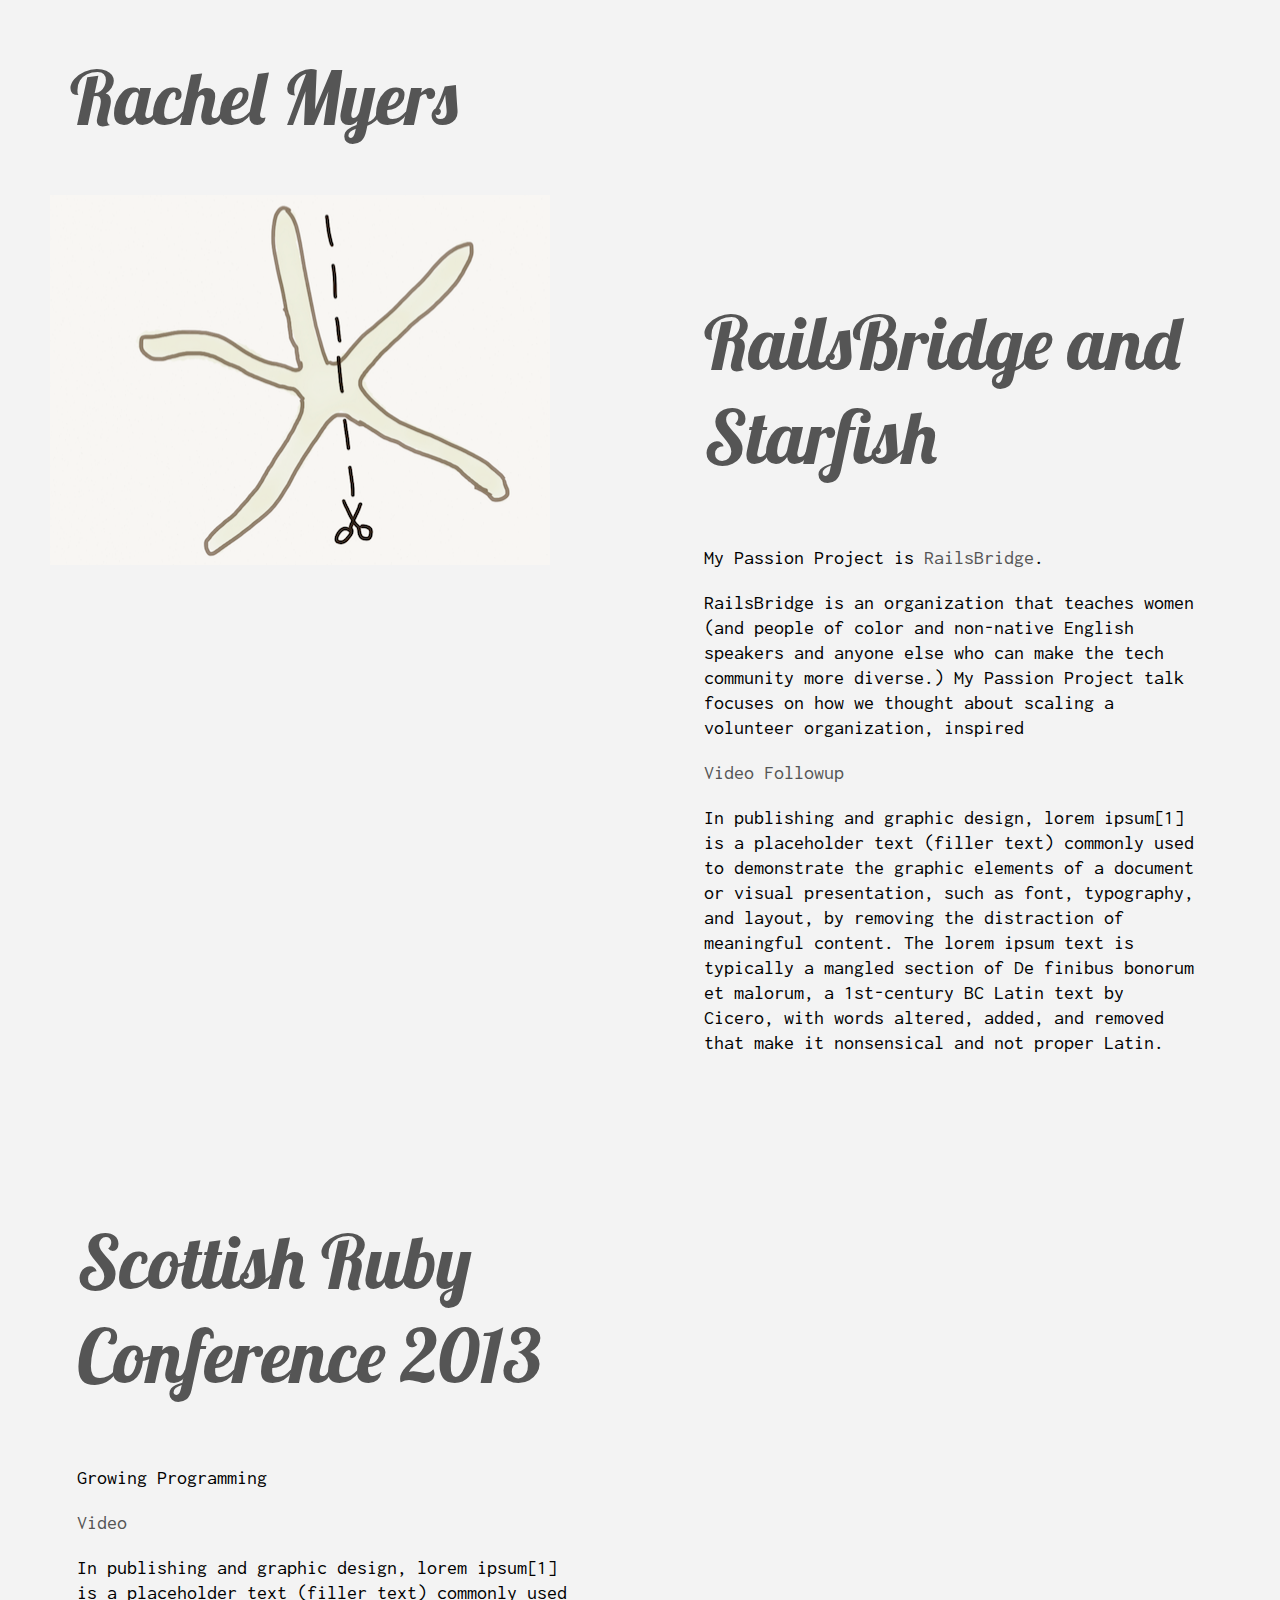
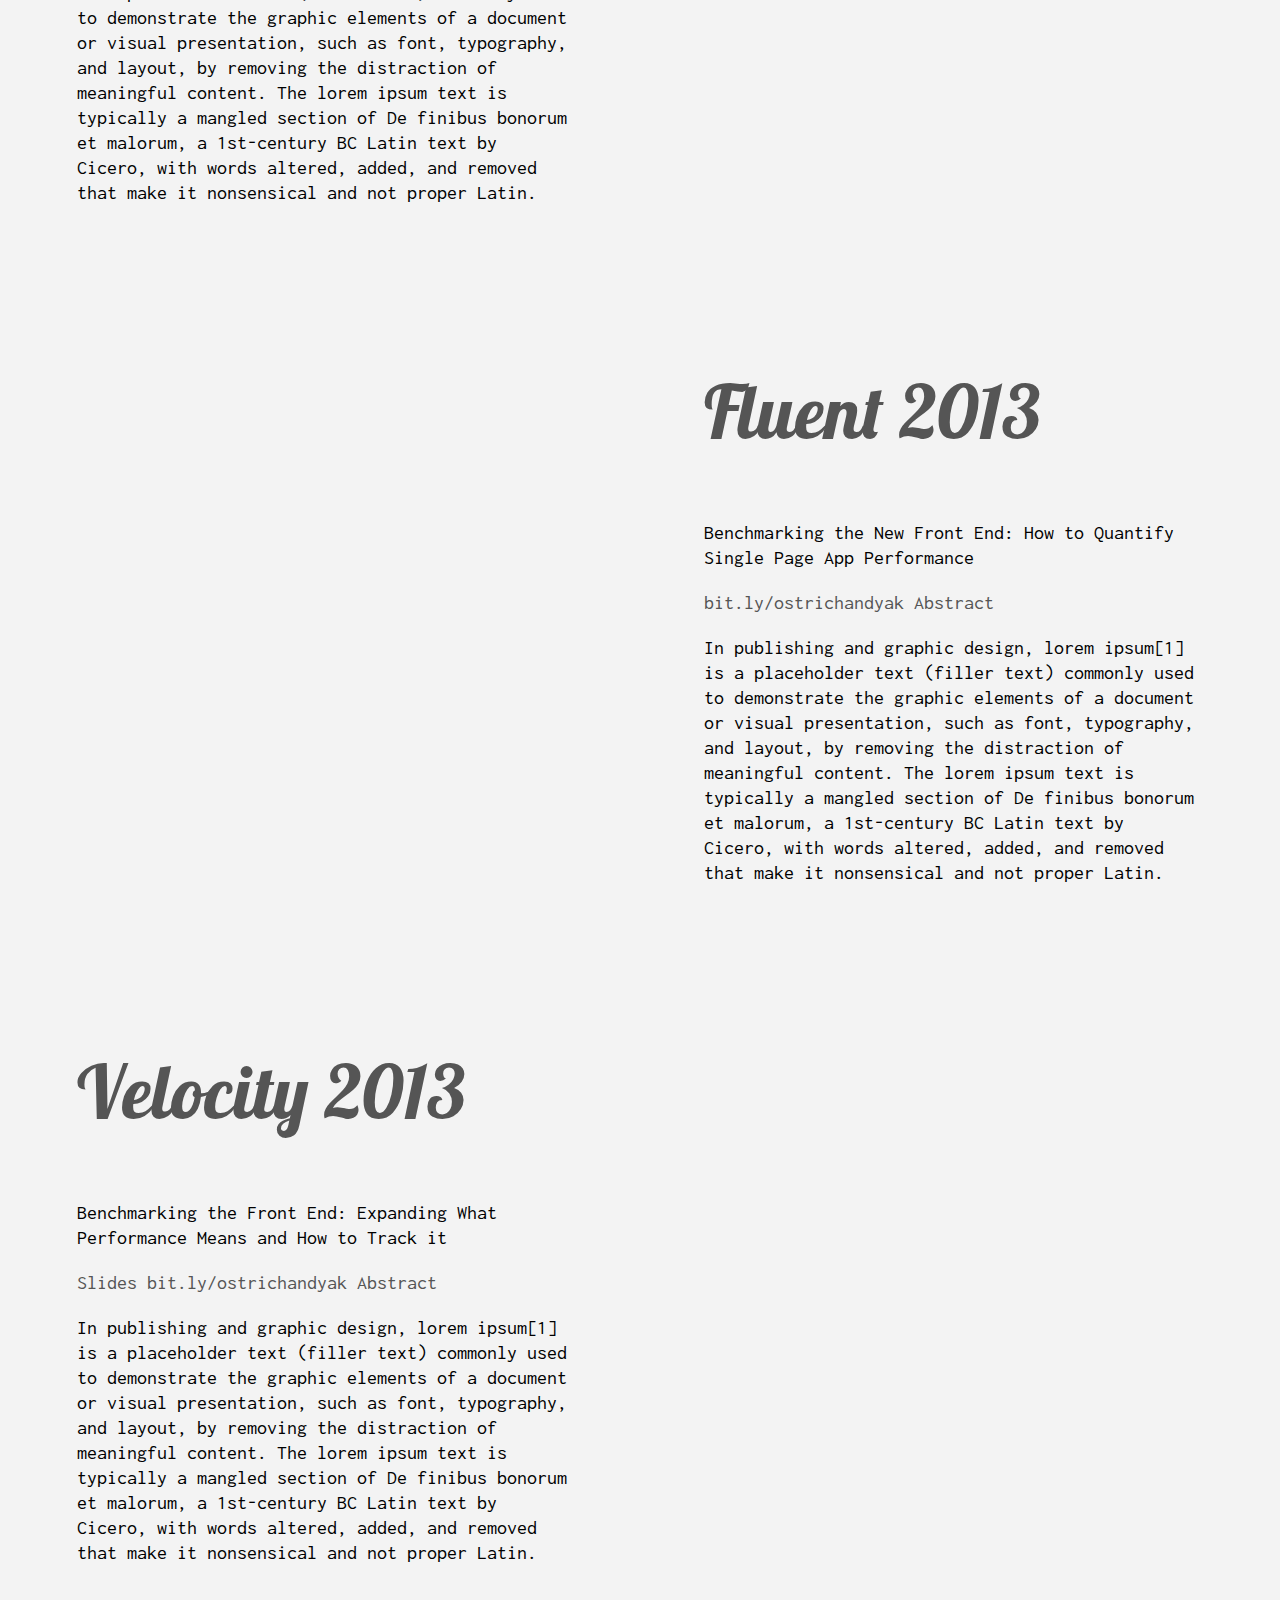
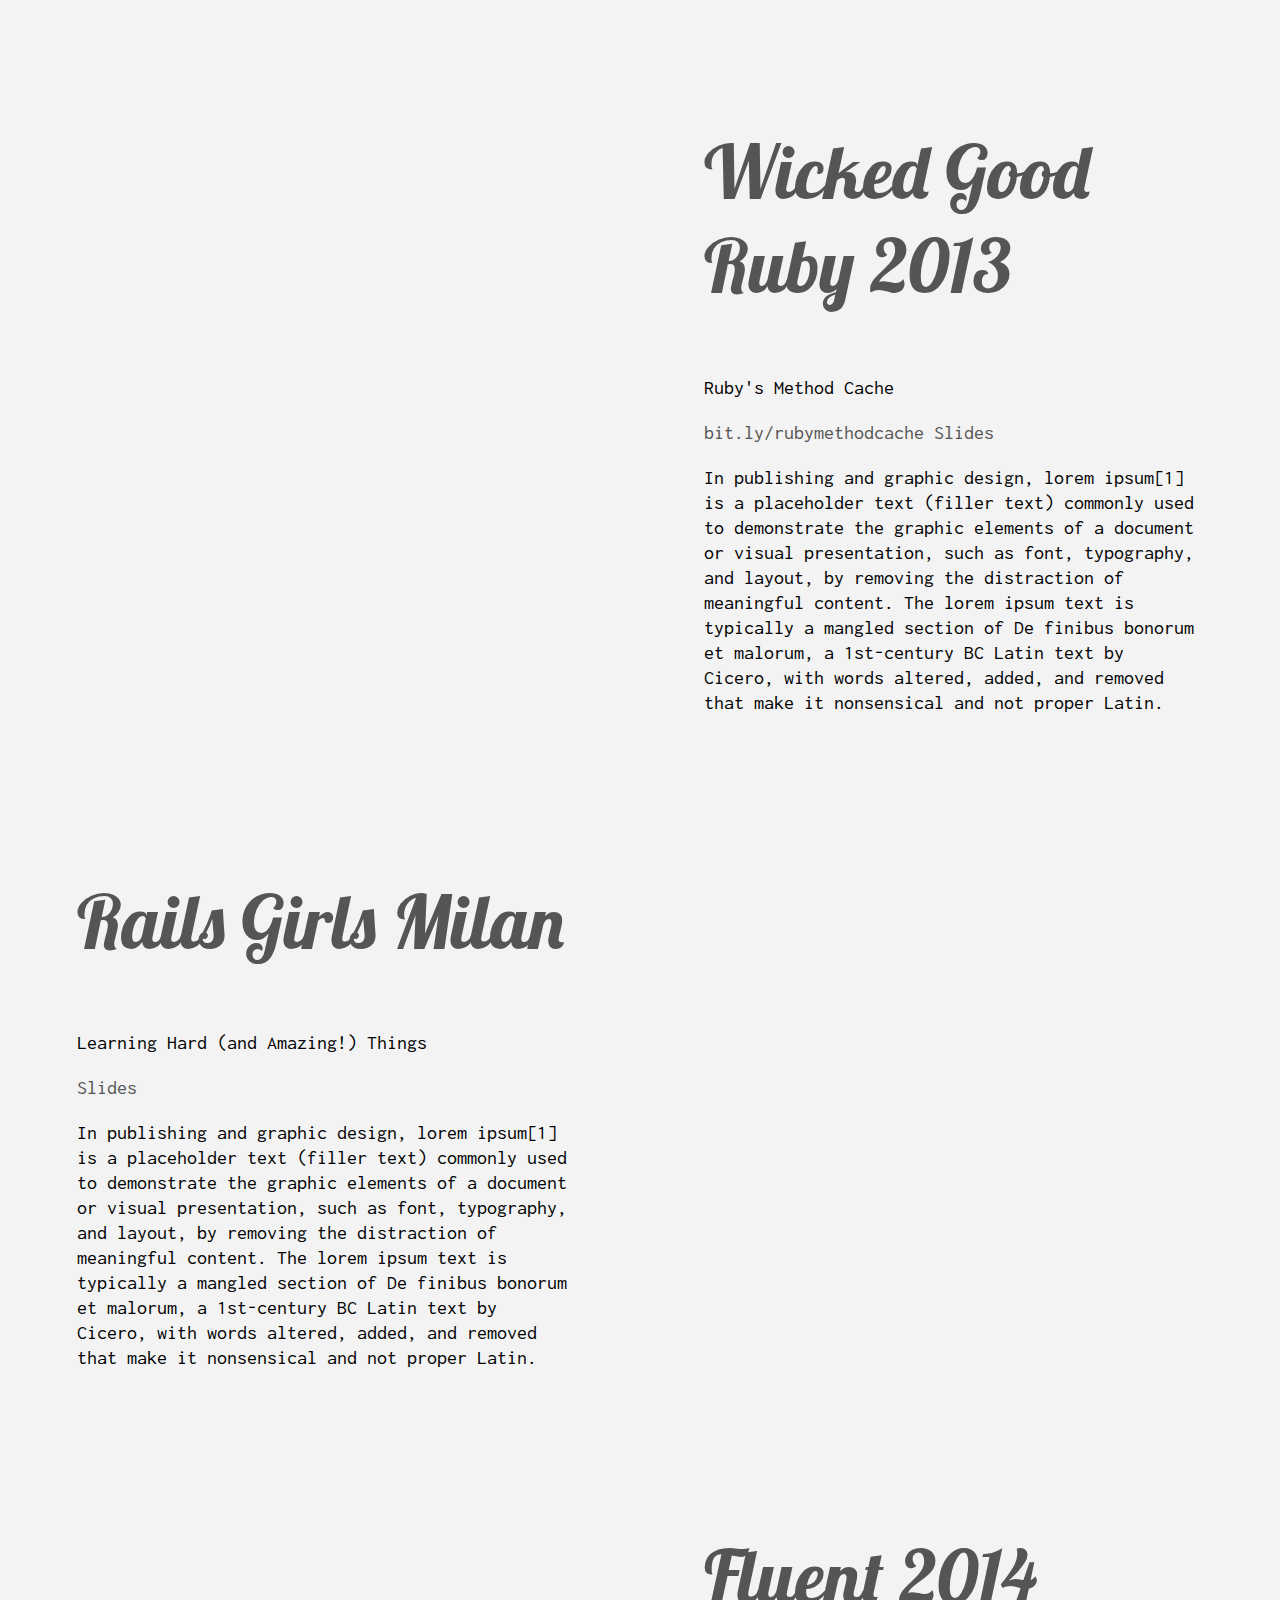
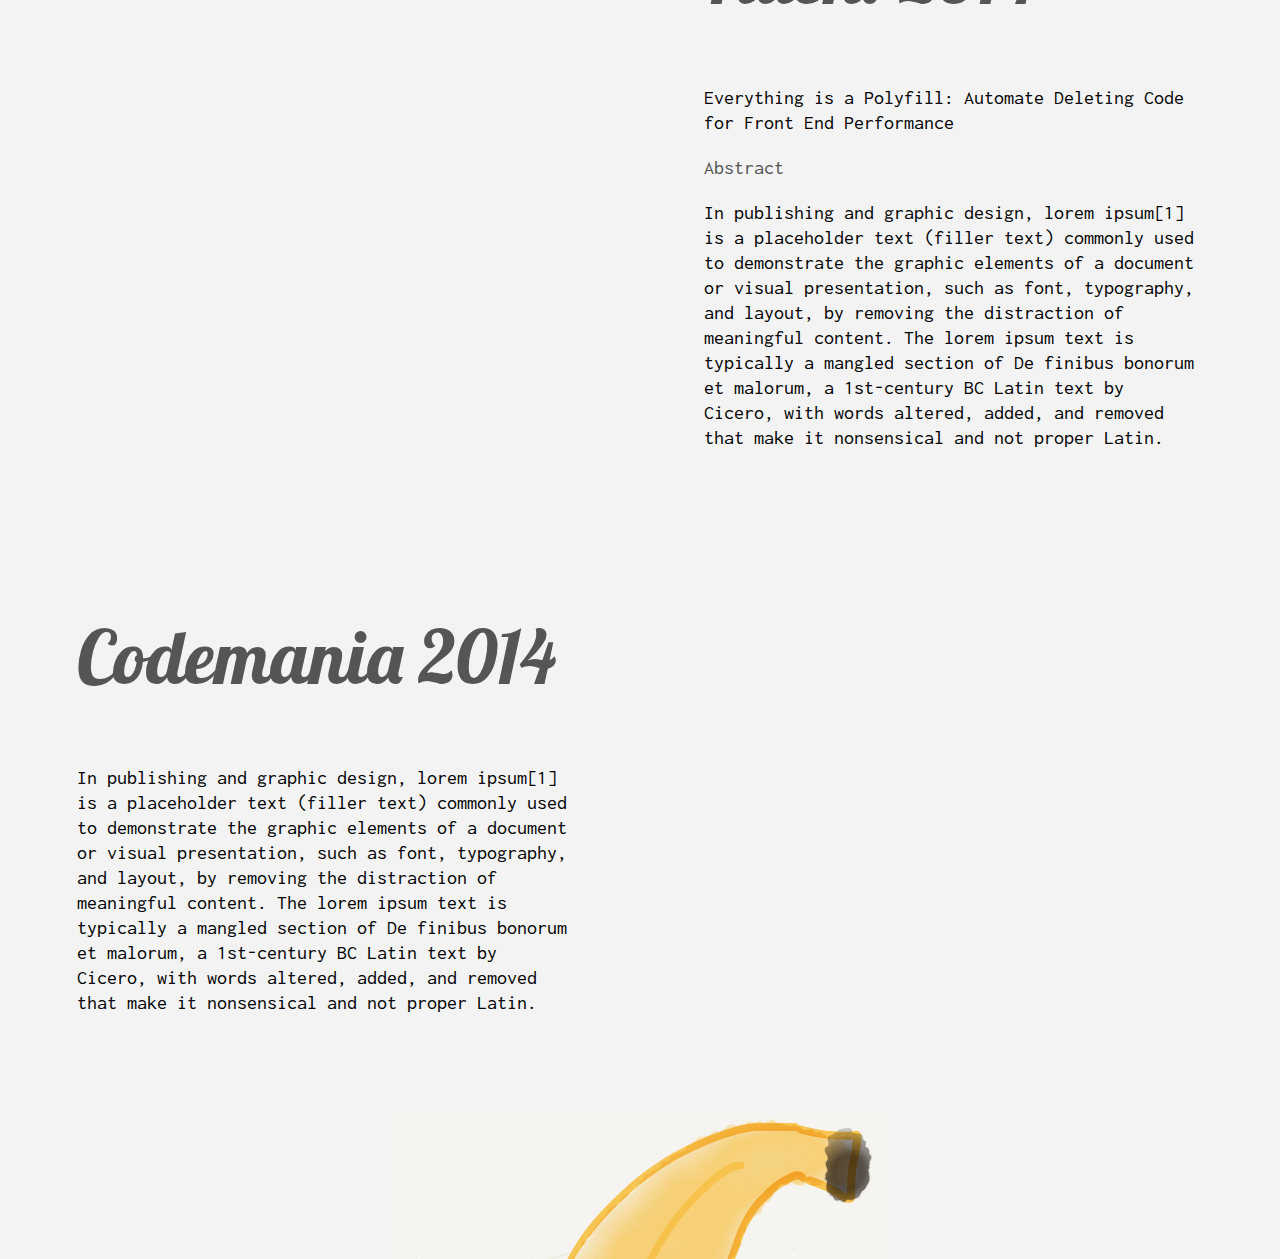
==== experiment.html @ 0027ee04 "Experiment with css scrolling craziness" ====
<!DOCTYPE HTML>
<html>
  <head>
    <title>Rachel Myers</title>
    <link rel="stylesheet" type="text/css" href="experiment.css">
    <link href='http://fonts.googleapis.com/css?family=Inconsolata' rel='stylesheet' type='text/css'>
    <link href='http://fonts.googleapis.com/css?family=Lobster' rel='stylesheet' type='text/css'>
  </head>

  <body>
    <header>
      <h1>Rachel Myers</h1>
    </header>

          <div class="passion-projects">
            <div class="text-right">
              <h2 class="title">RailsBridge and Starfish</h2>
              <p> My Passion Project is <a href="http://www.railsbridge.org/">RailsBridge</a>. </p>
              <p>RailsBridge is an organization that teaches women (and people of color and non-native English speakers and anyone else who can make the tech community more diverse.) My Passion Project talk focuses on how we thought about scaling a volunteer organization, inspired  </p>
              <a class="video" href="http://www.youtube.com/watch?v=rMYUGwQGLn8">Video</a>
              <a class="doc" href="http://www.youtube.com/watch?v=3GeKarLwfqA">Followup</a>
              <p>In publishing and graphic design, lorem ipsum[1] is a placeholder text (filler text) commonly used to demonstrate the graphic elements of a document or visual presentation, such as font, typography, and layout, by removing the distraction of meaningful content. The lorem ipsum text is typically a mangled section of De finibus bonorum et malorum, a 1st-century BC Latin text by Cicero, with words altered, added, and removed that make it nonsensical and not proper Latin.</p>
            </div>
          </div>

          <div class="src2013">
            <div class="text-left">
              <h2>Scottish Ruby Conference 2013</h2>
              <p class="title">Growing Programming<p>
              <a class="video" href="http://programme2013.scottishrubyconference.com/slots/3/video">Video</a>
              <p>In publishing and graphic design, lorem ipsum[1] is a placeholder text (filler text) commonly used to demonstrate the graphic elements of a document or visual presentation, such as font, typography, and layout, by removing the distraction of meaningful content. The lorem ipsum text is typically a mangled section of De finibus bonorum et malorum, a 1st-century BC Latin text by Cicero, with words altered, added, and removed that make it nonsensical and not proper Latin.</p>
            </div>
          </div>

          <div class="fluent2013">
            <div class="text-right">
             <h2>Fluent 2013</h2>
              <p class="title"> Benchmarking the New Front End: How to Quantify Single Page App Performance</p>
              <a class="bitly" href="bit.ly/ostrichandyak">bit.ly/ostrichandyak</a>
              <a class="abstract" href="http://fluentconf.com/fluent2013/public/schedule/detail/27996">Abstract</a>
              <a class="slides" href="http://www.slideshare.net/eanakashima/benchmarking-the-front-end-expanding-what-performance-means-and-how-to-track-it"></a>
              <p>In publishing and graphic design, lorem ipsum[1] is a placeholder text (filler text) commonly used to demonstrate the graphic elements of a document or visual presentation, such as font, typography, and layout, by removing the distraction of meaningful content. The lorem ipsum text is typically a mangled section of De finibus bonorum et malorum, a 1st-century BC Latin text by Cicero, with words altered, added, and removed that make it nonsensical and not proper Latin.</p>
            </div>
          </div>

          <div class="velocity2013">
            <div class="text-left">
              <h2>Velocity 2013</h2>
              <p class="title"> Benchmarking the Front End: Expanding What Performance Means and How to Track it</p>
              <a class="slides" href="http://www.slideshare.net/eanakashima/performance-monitoring-for-the-new-front-end-bullets">Slides</a>
              <a class="bitly" href="bit.ly/ostrichandyak">bit.ly/ostrichandyak</a>
              <a class="abstract" href="http://velocityconf.com/velocity2013/public/schedule/detail/28383">Abstract</a>
              <p>In publishing and graphic design, lorem ipsum[1] is a placeholder text (filler text) commonly used to demonstrate the graphic elements of a document or visual presentation, such as font, typography, and layout, by removing the distraction of meaningful content. The lorem ipsum text is typically a mangled section of De finibus bonorum et malorum, a 1st-century BC Latin text by Cicero, with words altered, added, and removed that make it nonsensical and not proper Latin.</p>
            </div>
          </div>

          <div class="wicked2013">
            <div class="text-right">
              <h2>Wicked Good Ruby 2013</h2>
              <p class="title"> Ruby's Method Cache</p>
              <a class="video" href= "http://www.youtube.com/watch?v=JMR0TEh9W2U"</a>
              <a class="bitly" href="bit.ly/rubymethodcache">bit.ly/rubymethodcache</a>
              <a class="slides" href="https://speakerdeck.com/rachelmyers/understanding-rubys-method-cache">Slides</a>
              <p>In publishing and graphic design, lorem ipsum[1] is a placeholder text (filler text) commonly used to demonstrate the graphic elements of a document or visual presentation, such as font, typography, and layout, by removing the distraction of meaningful content. The lorem ipsum text is typically a mangled section of De finibus bonorum et malorum, a 1st-century BC Latin text by Cicero, with words altered, added, and removed that make it nonsensical and not proper Latin.</p>
            </div>
          </div>

          <div class="railsgirls-milan">
            <div class="text-left">
              <h2>Rails Girls Milan</h2>
              <p class="title"> Learning Hard (and Amazing!) Things </p>
              <a class="slides" href="https://speakerdeck.com/rachelmyers/learning-hard-and-amazing-things">Slides</a>
              <p>In publishing and graphic design, lorem ipsum[1] is a placeholder text (filler text) commonly used to demonstrate the graphic elements of a document or visual presentation, such as font, typography, and layout, by removing the distraction of meaningful content. The lorem ipsum text is typically a mangled section of De finibus bonorum et malorum, a 1st-century BC Latin text by Cicero, with words altered, added, and removed that make it nonsensical and not proper Latin.</p>
            </div>
          </div>

          <div class="fluent2014">
            <div class="text-right">
              <h2>Fluent 2014</h2>
              <p class="title">Everything is a Polyfill: Automate Deleting Code for Front End Performance</p>
              <a href="http://fluentconf.com/fluent2014/public/schedule/detail/32518">Abstract</a>
              <p>In publishing and graphic design, lorem ipsum[1] is a placeholder text (filler text) commonly used to demonstrate the graphic elements of a document or visual presentation, such as font, typography, and layout, by removing the distraction of meaningful content. The lorem ipsum text is typically a mangled section of De finibus bonorum et malorum, a 1st-century BC Latin text by Cicero, with words altered, added, and removed that make it nonsensical and not proper Latin.</p>
            </div>
          </div>

          <div class="codemania2014">
            <div class="text-left">
              <h2>Codemania 2014</h2>
              <p>In publishing and graphic design, lorem ipsum[1] is a placeholder text (filler text) commonly used to demonstrate the graphic elements of a document or visual presentation, such as font, typography, and layout, by removing the distraction of meaningful content. The lorem ipsum text is typically a mangled section of De finibus bonorum et malorum, a 1st-century BC Latin text by Cicero, with words altered, added, and removed that make it nonsensical and not proper Latin.</p>
            </div>
          </div>

  <footer>
  </footer>

  </body>
</html>
---- experiment.css ----
body {
  background-color: #F3F3F3;
  margin: 0;
}

a {
  text-decoration:none;
  color: #555;
}

h1, h2 {
  font: 75px 'Lobster', cursive;
  font-size: 75px;
  color: #555;
}

h1 {
  padding-left: 70px;
}

.text-right { padding:3% 6% 3% 55%; }
.text-left {
  padding:3% 55% 3% 6%;
}
.text-left, .text-right{
  color: black;
  font: 20px/25px 'inconsolata';
}

.passion-projects {
  background:url(images/starfish.png)fixed no-repeat;
  background-position:50px 190px;
}

.src2013 {
  background:url(images/plant.png) fixed no-repeat;
  background-position:right;
}

.fluent2013 {
  background:url(images/yak.png) fixed no-repeat;
  background-position:left;
}

.velocity2013 {
  background:url(images/buried-ostrich.png) fixed no-repeat;
  background-position:right;
}

.wicked2013 {
  background:url(images/dino.png) fixed no-repeat;
  background-position:left;
  background-size: 50%;
}

.railsgirls-milan {
  background:url(images/boot.png) fixed no-repeat;
  background-position:right;
  background-size:50%;
}

.fluent2014 {
  background:url(images/squirrel.png) fixed no-repeat;
  background-position:left;
  background-size: 50%;
}

.codemania2014 {
  background:url(images/squirrel.png) fixed no-repeat;
  background-position:right;
  background-size: 50%;
}

footer {
  max-width: 500px;
  margin: 0 auto;
  height:145px;
  margin-top: 40px;
  background-image: url('images/banana.png');
}
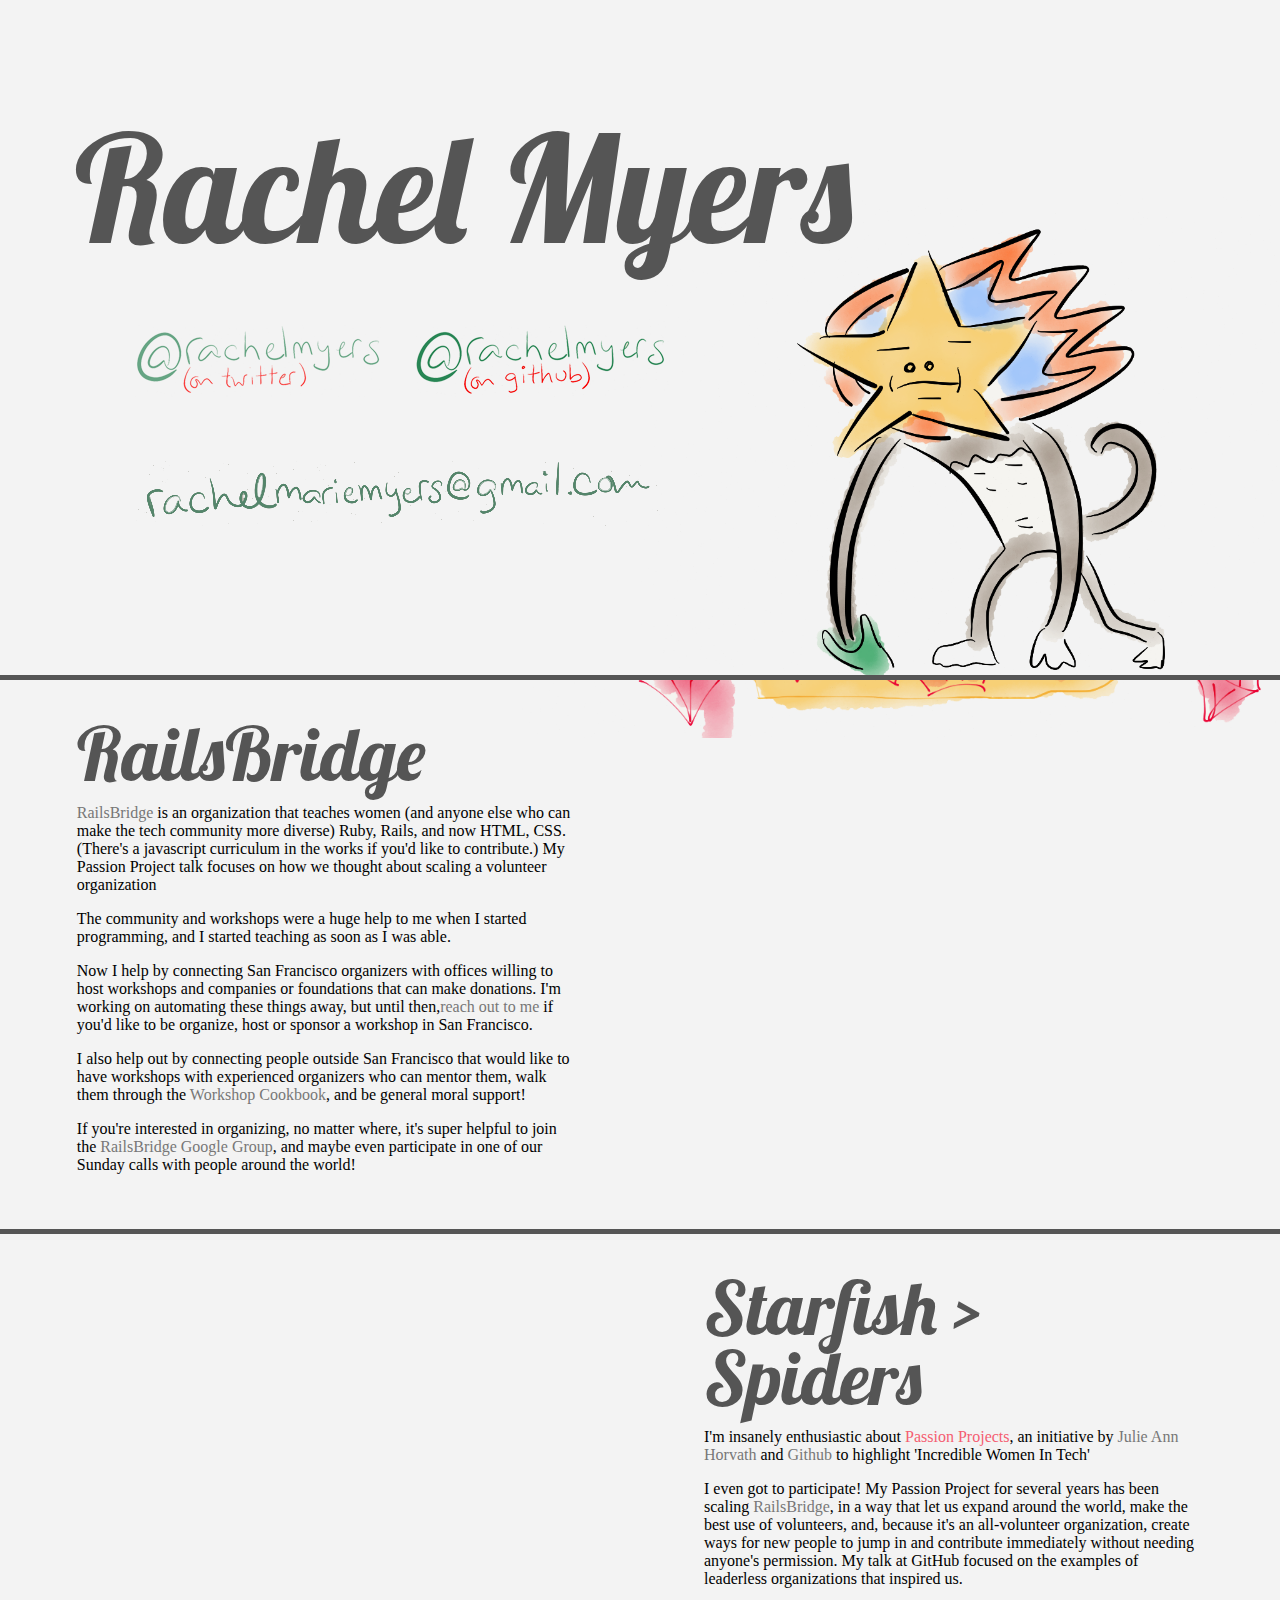
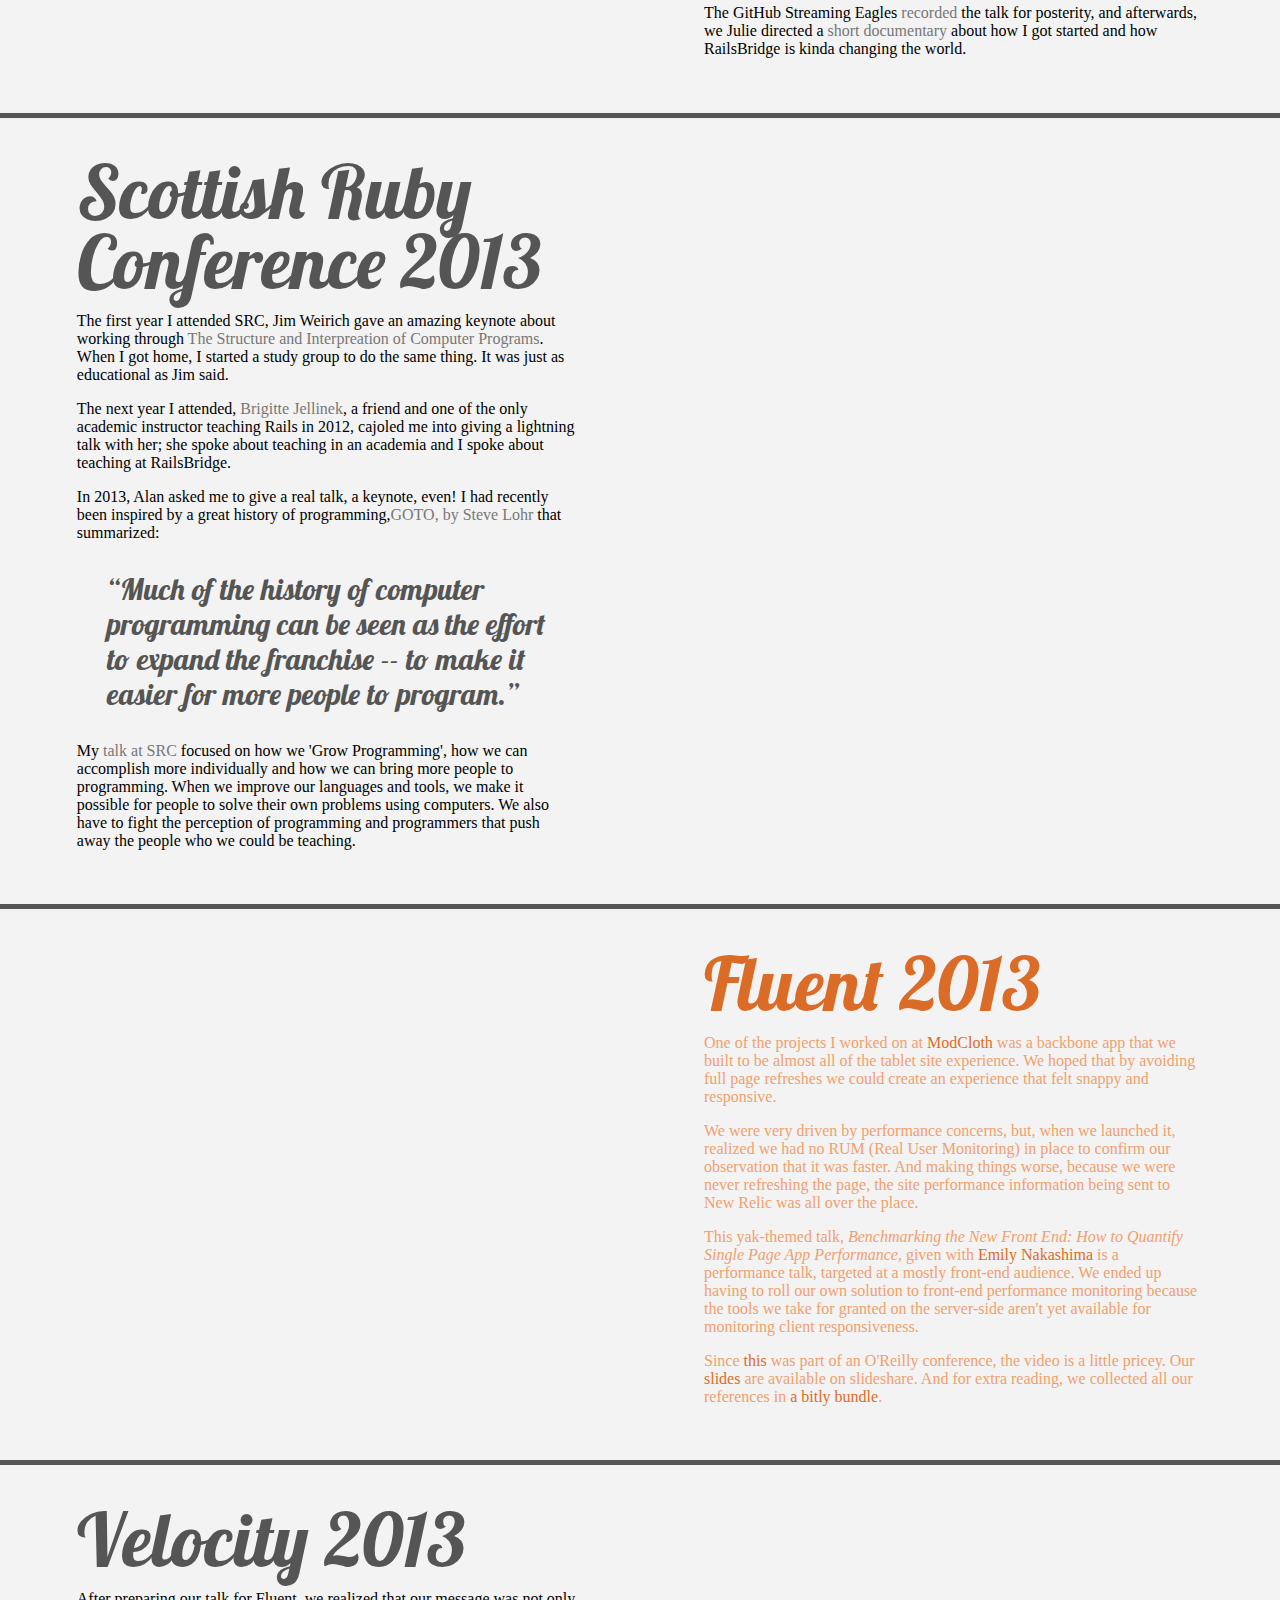
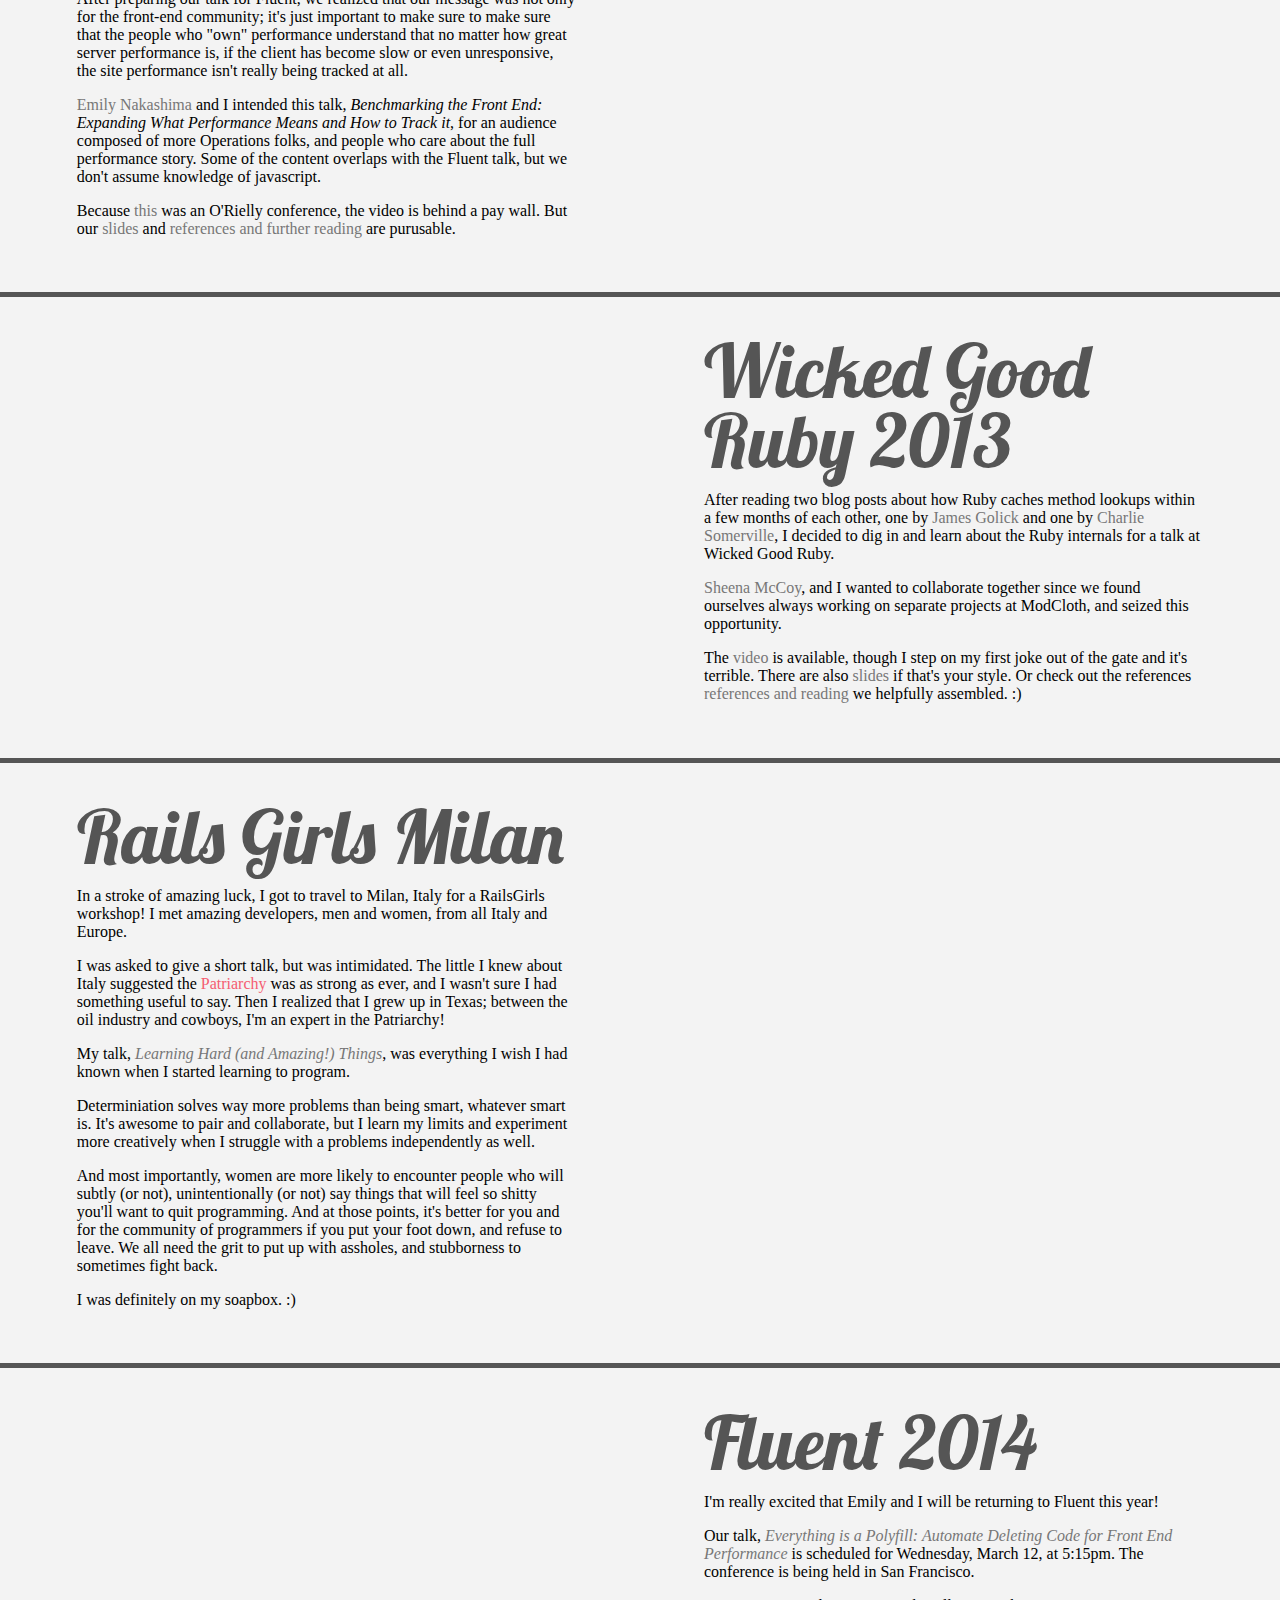
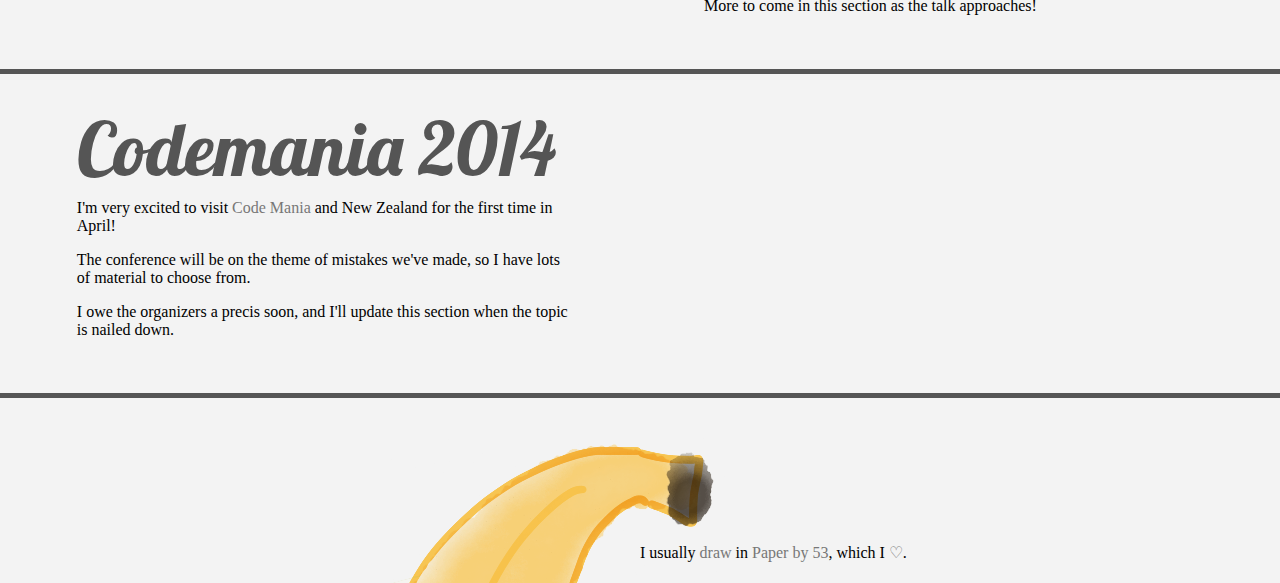
==== commit f61980cb: "Fill out experimental content" ====
--- a/experiment.html
+++ b/experiment.html
@@ -8,89 +8,121 @@
   </head>
 
   <body>
+
     <header>
-      <h1>Rachel Myers</h1>
+    <h1>Rachel Myers</h1>
+    <section class="contact">
+      <a name="contact"></a>
+
+      <a href="http://twitter.com/rachelmyers">
+        <img src="images/twitter-small.png"/>
+      </a>
+
+      <a href="http://github.com/rachelmyers">
+        <img src="images/github-contact-small.png"/>
+      </a>
+
+      <a href="&#109;&#x61;&#x69;&#108;&#x74;&#111;&#x3a;&#114;&#97;&#99;&#104;&#101;&#108;&#109;&#97;&#114;&#105;&#101;&#109;&#121;&#101;&#114;&#115;&#64;&#103;&#109;&#97;&#105;&#108;&#46;&#99;&#111;&#109;">
+        <img src="images/email2.png"/>
+      </a>
+    </section>
+
     </header>
+      <div class="railsbridge">
+        <div class="text-left">
+          <h2>RailsBridge</h2>
+          <p><a href="http://www.railsbridge.org/">RailsBridge</a> is an organization that teaches women (and anyone else who can make the tech community more diverse) Ruby, Rails, and now HTML, CSS. (There's a javascript curriculum in the works if you'd like to contribute.) My Passion Project talk focuses on how we thought about scaling a volunteer organization </p>
 
-          <div class="passion-projects">
-            <div class="text-right">
-              <h2 class="title">RailsBridge and Starfish</h2>
-              <p> My Passion Project is <a href="http://www.railsbridge.org/">RailsBridge</a>. </p>
-              <p>RailsBridge is an organization that teaches women (and people of color and non-native English speakers and anyone else who can make the tech community more diverse.) My Passion Project talk focuses on how we thought about scaling a volunteer organization, inspired  </p>
-              <a class="video" href="http://www.youtube.com/watch?v=rMYUGwQGLn8">Video</a>
-              <a class="doc" href="http://www.youtube.com/watch?v=3GeKarLwfqA">Followup</a>
-              <p>In publishing and graphic design, lorem ipsum[1] is a placeholder text (filler text) commonly used to demonstrate the graphic elements of a document or visual presentation, such as font, typography, and layout, by removing the distraction of meaningful content. The lorem ipsum text is typically a mangled section of De finibus bonorum et malorum, a 1st-century BC Latin text by Cicero, with words altered, added, and removed that make it nonsensical and not proper Latin.</p>
-            </div>
-          </div>
+          <p>The community and workshops were a huge help to me when I started programming, and I started teaching as soon as I was able.<p>
 
-          <div class="src2013">
-            <div class="text-left">
-              <h2>Scottish Ruby Conference 2013</h2>
-              <p class="title">Growing Programming<p>
-              <a class="video" href="http://programme2013.scottishrubyconference.com/slots/3/video">Video</a>
-              <p>In publishing and graphic design, lorem ipsum[1] is a placeholder text (filler text) commonly used to demonstrate the graphic elements of a document or visual presentation, such as font, typography, and layout, by removing the distraction of meaningful content. The lorem ipsum text is typically a mangled section of De finibus bonorum et malorum, a 1st-century BC Latin text by Cicero, with words altered, added, and removed that make it nonsensical and not proper Latin.</p>
-            </div>
-          </div>
+          <p>Now I help by connecting San Francisco organizers with offices willing to host workshops and companies or foundations that can make donations. I'm working on automating these things away, but until then,<a href="#contact">reach out to me</a> if you'd like to be organize, host or sponsor a workshop in San Francisco.</p>
 
-          <div class="fluent2013">
-            <div class="text-right">
-             <h2>Fluent 2013</h2>
-              <p class="title"> Benchmarking the New Front End: How to Quantify Single Page App Performance</p>
-              <a class="bitly" href="bit.ly/ostrichandyak">bit.ly/ostrichandyak</a>
-              <a class="abstract" href="http://fluentconf.com/fluent2013/public/schedule/detail/27996">Abstract</a>
-              <a class="slides" href="http://www.slideshare.net/eanakashima/benchmarking-the-front-end-expanding-what-performance-means-and-how-to-track-it"></a>
-              <p>In publishing and graphic design, lorem ipsum[1] is a placeholder text (filler text) commonly used to demonstrate the graphic elements of a document or visual presentation, such as font, typography, and layout, by removing the distraction of meaningful content. The lorem ipsum text is typically a mangled section of De finibus bonorum et malorum, a 1st-century BC Latin text by Cicero, with words altered, added, and removed that make it nonsensical and not proper Latin.</p>
-            </div>
-          </div>
+          <p>I also help out by connecting people outside San Francisco that would like to have workshops with experienced organizers who can mentor them, walk them through the <a href="https://github.com/railsbridge/docs/wiki/Cookbook">Workshop Cookbook</a>, and be general moral support!</p>
 
-          <div class="velocity2013">
-            <div class="text-left">
-              <h2>Velocity 2013</h2>
-              <p class="title"> Benchmarking the Front End: Expanding What Performance Means and How to Track it</p>
-              <a class="slides" href="http://www.slideshare.net/eanakashima/performance-monitoring-for-the-new-front-end-bullets">Slides</a>
-              <a class="bitly" href="bit.ly/ostrichandyak">bit.ly/ostrichandyak</a>
-              <a class="abstract" href="http://velocityconf.com/velocity2013/public/schedule/detail/28383">Abstract</a>
-              <p>In publishing and graphic design, lorem ipsum[1] is a placeholder text (filler text) commonly used to demonstrate the graphic elements of a document or visual presentation, such as font, typography, and layout, by removing the distraction of meaningful content. The lorem ipsum text is typically a mangled section of De finibus bonorum et malorum, a 1st-century BC Latin text by Cicero, with words altered, added, and removed that make it nonsensical and not proper Latin.</p>
-            </div>
-          </div>
+          <p>If you're interested in organizing, no matter where, it's super helpful to join the <a href="https://groups.google.com/forum/#!forum/railsbridge-workshops">RailsBridge Google Group</a>, and maybe even participate in one of our Sunday calls with people around the world!</p>
 
-          <div class="wicked2013">
-            <div class="text-right">
-              <h2>Wicked Good Ruby 2013</h2>
-              <p class="title"> Ruby's Method Cache</p>
-              <a class="video" href= "http://www.youtube.com/watch?v=JMR0TEh9W2U"</a>
-              <a class="bitly" href="bit.ly/rubymethodcache">bit.ly/rubymethodcache</a>
-              <a class="slides" href="https://speakerdeck.com/rachelmyers/understanding-rubys-method-cache">Slides</a>
-              <p>In publishing and graphic design, lorem ipsum[1] is a placeholder text (filler text) commonly used to demonstrate the graphic elements of a document or visual presentation, such as font, typography, and layout, by removing the distraction of meaningful content. The lorem ipsum text is typically a mangled section of De finibus bonorum et malorum, a 1st-century BC Latin text by Cicero, with words altered, added, and removed that make it nonsensical and not proper Latin.</p>
-            </div>
-          </div>
+        </div>
+      </div>
 
-          <div class="railsgirls-milan">
-            <div class="text-left">
-              <h2>Rails Girls Milan</h2>
-              <p class="title"> Learning Hard (and Amazing!) Things </p>
-              <a class="slides" href="https://speakerdeck.com/rachelmyers/learning-hard-and-amazing-things">Slides</a>
-              <p>In publishing and graphic design, lorem ipsum[1] is a placeholder text (filler text) commonly used to demonstrate the graphic elements of a document or visual presentation, such as font, typography, and layout, by removing the distraction of meaningful content. The lorem ipsum text is typically a mangled section of De finibus bonorum et malorum, a 1st-century BC Latin text by Cicero, with words altered, added, and removed that make it nonsensical and not proper Latin.</p>
-            </div>
-          </div>
+      <div class="passion-projects">
+        <div class="text-right">
+          <h2 class="title">Starfish > Spiders</h2>
+          <p>I'm insanely enthusiastic about <a class="extra-special" href="http://passion-projects.github.com/">Passion Projects</a>, an initiative by <a href="https://github.com/nrrrdcore">Julie Ann Horvath</a> and <a href=https://github.com/">Github</a> to highlight 'Incredible Women In Tech'</p> 
+          <p>I even got to participate! My Passion Project for several years has been scaling <a href="http://www.railsbridge.org/">RailsBridge</a>, in a way that let us expand around the world, make the best use of volunteers, and, because it's an all-volunteer organization, create ways for new people to jump in and contribute immediately without needing anyone's permission. My talk at GitHub focused on the examples of leaderless organizations that inspired us.</p>
+          <p>The GitHub Streaming Eagles <a class="video" href="http://www.youtube.com/watch?v=rMYUGwQGLn8">recorded</a> the talk for posterity, and afterwards, we Julie directed a <a class="doc" href="http://www.youtube.com/watch?v=3GeKarLwfqA">short documentary</a> about how I got started and how RailsBridge is kinda changing the world.
+        </div>
+      </div>
 
-          <div class="fluent2014">
-            <div class="text-right">
-              <h2>Fluent 2014</h2>
-              <p class="title">Everything is a Polyfill: Automate Deleting Code for Front End Performance</p>
-              <a href="http://fluentconf.com/fluent2014/public/schedule/detail/32518">Abstract</a>
-              <p>In publishing and graphic design, lorem ipsum[1] is a placeholder text (filler text) commonly used to demonstrate the graphic elements of a document or visual presentation, such as font, typography, and layout, by removing the distraction of meaningful content. The lorem ipsum text is typically a mangled section of De finibus bonorum et malorum, a 1st-century BC Latin text by Cicero, with words altered, added, and removed that make it nonsensical and not proper Latin.</p>
-            </div>
-          </div>
+      <div class="src2013">
+        <div class="text-left">
+          <h2>Scottish Ruby Conference 2013</h2>
+          <p>The first year I attended SRC, Jim Weirich gave an amazing keynote about working through <a href="http://mitpress.mit.edu/sicp/full-text/book/book.html">The Structure and Interpreation of Computer Programs</a>. When I got home, I started a study group to do the same thing. It was just as educational as Jim said. 
+          <p>The next year I attended, <a href="https://twitter.com/bjelline"> Brigitte Jellinek</a>, a friend and one of the only academic instructor teaching Rails in 2012, cajoled me into giving a lightning talk with her; she spoke about teaching in an academia and I spoke about teaching at RailsBridge.</p>
+          <p>In 2013, Alan asked me to give a real talk, a keynote, even! I had recently been inspired by a great history of programming,<a href="http://www.amazon.com/Engineers-Scientists-Iconoclasts-Programmers-Revolution/dp/0465042260">GOTO, by Steve Lohr</a> that summarized: <q>Much of the history of computer programming can be seen as the effort to expand the franchise -- to make it easier for more people to program.</q></p>
+          <p>My <a href="http://programme2013.scottishrubyconference.com/slots/3/video"> talk at SRC </a> focused on how we 'Grow Programming', how we can accomplish more individually and how we can bring more people to programming. When we improve our languages and tools, we make it possible for people to solve their own problems using computers. We also have to fight the perception of programming and programmers that push away the people who we could be teaching.</p>
+        </div>
+      </div>
 
-          <div class="codemania2014">
-            <div class="text-left">
-              <h2>Codemania 2014</h2>
-              <p>In publishing and graphic design, lorem ipsum[1] is a placeholder text (filler text) commonly used to demonstrate the graphic elements of a document or visual presentation, such as font, typography, and layout, by removing the distraction of meaningful content. The lorem ipsum text is typically a mangled section of De finibus bonorum et malorum, a 1st-century BC Latin text by Cicero, with words altered, added, and removed that make it nonsensical and not proper Latin.</p>
-            </div>
-          </div>
+      <div class="fluent2013">
+        <div class="text-right">
+          <h2>Fluent 2013</h2>
+          <p>One of the projects I worked on at <a href="http://modcloth.com"> ModCloth </a> was a backbone app that we built to be almost all of the tablet site experience. We hoped that by avoiding full page refreshes we could create an experience that felt snappy and responsive.</p>
+          <p>We were very driven by performance concerns, but, when we launched it, realized we had no RUM (Real User Monitoring) in place to confirm our observation that it was faster. And making things worse, because we were never refreshing the page, the site performance information being sent to New Relic was all over the place.</p>
+          <p>This yak-themed talk, <em>Benchmarking the New Front End: How to Quantify Single Page App Performance</em>, given with <a href="https://twitter.com/eanakashima">Emily Nakashima</a> is a performance talk, targeted at a mostly front-end audience. We ended up having to roll our own solution to front-end performance monitoring because the tools we take for granted on the server-side aren't yet available for monitoring client responsiveness.</p>
+          <p>Since <a href="http://fluentconf.com/fluent2013/public/schedule/detail/27996">this</a> was part of an O'Reilly conference, the video is a little pricey. Our  <a href="http://www.slideshare.net/eanakashima/benchmarking-the-front-end-expanding-what-performance-means-and-how-to-track-it">slides</a> are available on slideshare. And for extra reading, we collected all our references in <a href="bit.ly/ostrichandyak">a bitly bundle</a>.</p>
+        </div>
+      </div>
+
+      <div class="velocity2013">
+        <div class="text-left">
+          <h2>Velocity 2013</h2>
+          <p>After preparing our talk for Fluent, we realized that our message was not only for the front-end community; it's just important to make sure to make sure that the people who "own" performance understand that no matter how great server performance is, if the client has become slow or even unresponsive, the site performance isn't really being tracked at all.</p>
+          <p><a href="https://github.com/eanakashima">Emily Nakashima</a> and I intended this talk, <em>Benchmarking the Front End: Expanding What Performance Means and How to Track it</em>, for an audience composed of more Operations folks, and people who care about the full performance story. Some of the content overlaps with the Fluent talk, but we don't assume knowledge of javascript.</p>
+          <p>Because <a href="http://velocityconf.com/velocity2013/public/schedule/detail/28383">this</a> was an O'Rielly conference, the video is behind a pay wall. But our <a href="http://www.slideshare.net/eanakashima/performance-monitoring-for-the-new-front-end-bullets">slides</a> and <a href="bit.ly/ostrichandyak">references and further reading</a> are purusable.
+        </div>
+      </div>
+
+      <div class="wicked2013">
+        <div class="text-right">
+          <h2>Wicked Good Ruby 2013</h2>
+          <p>After reading two blog posts about how Ruby caches method lookups within a few months of each other, one by <a href="http://jamesgolick.com/2013/4/14/mris-method-caches.html">James Golick</a> and one by <a href="https://charlie.bz/blog/things-that-clear-rubys-method-cache">Charlie Somerville</a>, I decided to dig in and learn about the Ruby internals for a talk at Wicked Good Ruby.</p>
+          <p><a href="https://github.com/sheenathejunglegirl">Sheena McCoy</a>, and I wanted to collaborate together since we found ourselves always working on separate projects at ModCloth, and seized this opportunity.</p>
+          <p>The <a href= "http://www.youtube.com/watch?v=JMR0TEh9W2U">video</a> is available, though I step on my first joke out of the gate and it's terrible. There are also <a href="https://speakerdeck.com/rachelmyers/understanding-rubys-method-cache">slides</a> if that's your style. Or check out the references <a href="bit.ly/rubymethodcache">references and reading</a> we helpfully assembled. :)
+        </div>
+      </div>
+
+      <div class="railsgirls-milan">
+        <div class="text-left">
+          <h2>Rails Girls Milan</h2>
+          <p>In a stroke of amazing luck, I got to travel to Milan, Italy for a RailsGirls workshop! I met amazing developers, men and women, from all Italy and Europe.</p>
+          <p>I was asked to give a short talk, but was intimidated. The little I knew about Italy suggested the <a href="http://geekfeminism.wikia.com/wiki/Patriarchy" class="extra-special">Patriarchy</a> was as strong as ever, and I wasn't sure I had something useful to say. Then I realized that I grew up in Texas; between the oil industry and cowboys, I'm an expert in the Patriarchy!
+          <p>My talk, <a href="https://speakerdeck.com/rachelmyers/learning-hard-and-amazing-things"><em>Learning Hard (and Amazing!) Things</em></a>, was everything I wish I had known when I started learning to program.</p>
+          <p>Determiniation solves way more problems than being smart, whatever smart is. It's awesome to pair and collaborate, but I learn my limits and experiment more creatively when I struggle with a problems independently as well.</p>
+          <p>And most importantly, women are more likely to encounter people who will subtly (or not), unintentionally (or not) say things that will feel so shitty you'll want to quit programming. And at those points, it's better for you and for the community of programmers if you put your foot down, and refuse to leave. We all need the grit to put up with assholes, and stubborness to sometimes fight back.</p>
+          <p>I was definitely on my soapbox. :) </p>
+        </div>
+      </div>
+
+      <div class="fluent2014">
+        <div class="text-right">
+          <h2>Fluent 2014</h2>
+          <p>I'm really excited that Emily and I will be returning to Fluent this year!</p>
+          <p>Our talk, <a href="http://fluentconf.com/fluent2014/public/schedule/detail/32518"><em>Everything is a Polyfill: Automate Deleting Code for Front End Performance</em></a> is scheduled for Wednesday, March 12, at 5:15pm. The conference is being held in San Francisco.</p>
+          <p>More to come in this section as the talk approaches!</p>
+        </div>
+      </div>
+
+      <div class="codemania2014">
+        <div class="text-left">
+          <h2>Codemania 2014</h2>
+          <p>I'm very excited to visit <a href="http://codemania.co.nz/">Code Mania</a> and New Zealand for the first time in April!</p>
+          <p>The conference will be on the theme of mistakes we've made, so I have lots of material to choose from.</p>
+          <p>I owe the organizers a precis soon, and I'll update this section when the topic is nailed down.</p>
+        </div>
+      </div>
 
   <footer>
+    <p>I usually <a href="http://www.flickr.com/photos/105969653@N05/">draw</a> in <a href="http://www.fiftythree.com/paper">Paper by 53</a>, which I <a href="http://drmcawesome.com/">&#9825;</a>.</p>
   </footer>
 
   </body>
--- a/experiment.css
+++ b/experiment.css
@@ -1,21 +1,53 @@
 body {
   background-color: #F3F3F3;
+  font: 20px/25px 'inconsolata' black;
   margin: 0;
 }
 
 a {
   text-decoration:none;
+  color: #777;
+}
+
+h1, h2 {
+  font: 75px/70px 'Lobster', cursive;
+  margin: 0;
   color: #555;
 }
 
-h1, h2 {
-  font: 75px 'Lobster', cursive;
-  font-size: 75px;
+header {
+  height: 375px;
+  padding: 100px 0 200px 75px;
+  border-bottom: 5px solid #555;
+  background: url(images/starmonkey.png) no-repeat;
+  background-size: 50%;
+  background-position: bottom right;
+}
+
+header h1 {
+  font-size: 150px;
+  line-height: 175px;
+  margin: 0;
+}
+
+section {
+  margin: 20px 0 0 60px;
+  width: 600px;
+}
+
+section a img {
+  margin: 30px 30px 30px 0;
+}
+
+q{
+  display: block;
+  margin: 30px;
+  font: 30px/35px 'Lobster', cursive;
   color: #555;
 }
 
-h1 {
-  padding-left: 70px;
+.extra-special{
+  color: #F55D71;
 }
 
 .text-right { padding:3% 6% 3% 55%; }
@@ -23,60 +55,82 @@
   padding:3% 55% 3% 6%;
 }
 .text-left, .text-right{
-  color: black;
-  font: 20px/25px 'inconsolata';
+  border-bottom: 5px solid #555;
+}
+
+.railsbridge {
+  background:url(images/railsbridge-img.png) fixed no-repeat;
+  background-position: right;
+  background-size: 60%;
 }
 
 .passion-projects {
-  background:url(images/starfish.png)fixed no-repeat;
-  background-position:50px 190px;
+  background:url(images/starfish.png) fixed no-repeat;
+  background-position: left;
+  background-size: 60%;
 }
 
 .src2013 {
-  background:url(images/plant.png) fixed no-repeat;
-  background-position:right;
+  background:url(images/tree.png) fixed no-repeat;
+  background-position: right;
+  background-size: 50%;
 }
 
 .fluent2013 {
   background:url(images/yak.png) fixed no-repeat;
   background-position:left;
+  background-size: 80%;
 }
+
+.fluent2013 h2, .fluent2013 a{
+  color: #DB6C27;
+}
+ .fluent2013 p {
+  color: #F0A06E;
+}
+
 
 .velocity2013 {
   background:url(images/buried-ostrich.png) fixed no-repeat;
   background-position:right;
+  background-size: 40%;
 }
 
 .wicked2013 {
   background:url(images/dino.png) fixed no-repeat;
   background-position:left;
-  background-size: 50%;
+  background-size: 40%;
 }
 
 .railsgirls-milan {
   background:url(images/boot.png) fixed no-repeat;
   background-position:right;
-  background-size:50%;
+  background-size:40%;
 }
 
 .fluent2014 {
   background:url(images/squirrel.png) fixed no-repeat;
   background-position:left;
-  background-size: 50%;
+  background-size: 40%;
 }
 
 .codemania2014 {
-  background:url(images/squirrel.png) fixed no-repeat;
+  background:url(images/starmonkey.png) fixed no-repeat;
   background-position:right;
-  background-size: 50%;
+  background-size: 35%;
 }
 
 footer {
   max-width: 500px;
-  margin: 0 auto;
-  height:145px;
-  margin-top: 40px;
-  background-image: url('images/banana.png');
+  margin: 40px auto 0 auto;
+  height: 145px;
+  background: url(images/banana.png) no-repeat;
+}
+
+footer p{
+  position: absolute;
+  margin-top: 105px;
+  margin-left: 250px;
 }
 
 
